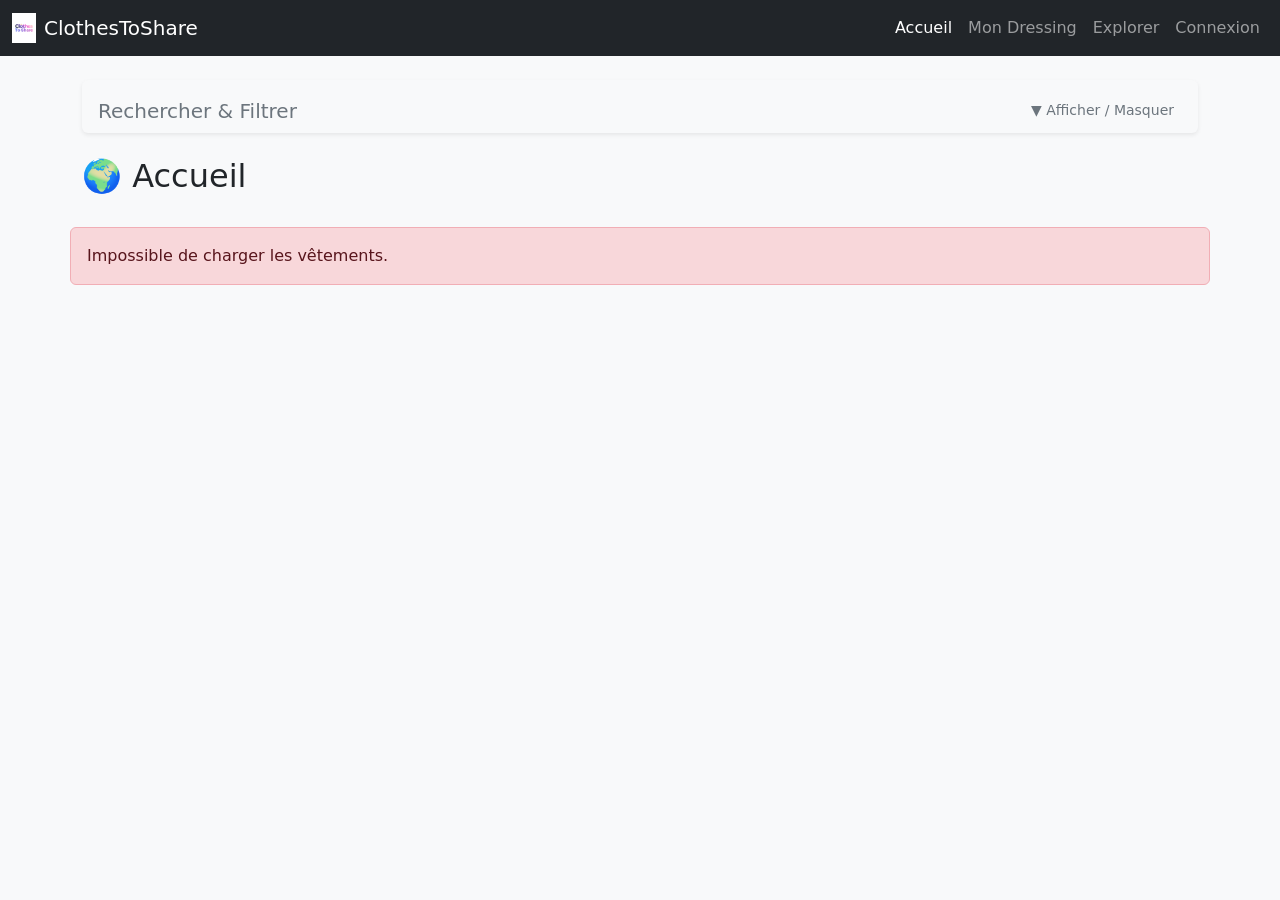
==== index.html @ fd9b589d "Ajustement photos et Modif et Supp" ====
<!DOCTYPE html>
<html lang="fr">
<head>
    <meta charset="UTF-8">
    <meta name="viewport" content="width=device-width, initial-scale=1.0">
    <title>ClothesToShare - Garde-robe partagée</title>
    <link href="https://cdn.jsdelivr.net/npm/bootstrap@5.3.2/dist/css/bootstrap.min.css" rel="stylesheet">
    <link rel="stylesheet" href="css/style.css">
</head>
<body class="bg-light">

    <nav class="navbar navbar-expand-lg navbar-dark bg-dark">
        <div class="container-fluid">
            <a class="navbar-brand d-flex align-items-center" href="index.html">
                <img src="assets/icons/ctos.png" style="height: 30px; margin-right: 8px;" alt="Logo">
                ClothesToShare
            </a>
            <button class="navbar-toggler" type="button" data-bs-toggle="collapse" data-bs-target="#navbarNav">
                <span class="navbar-toggler-icon"></span>
            </button>
            <div class="collapse navbar-collapse" id="navbarNav">
                <ul class="navbar-nav ms-auto align-items-center">
                    <li class="nav-item"><a class="nav-link active" href="#" id="nav-accueil">Accueil</a></li>
                    <li class="nav-item"><a class="nav-link" href="#" id="nav-dressing">Mon Dressing</a></li>
                    <li class="nav-item"><a class="nav-link" href="#" id="nav-arborescence">Explorer</a></li>

                    <!-- Affiché si NON connecté -->
                    <li class="nav-item" id="nav-login">
                        <a class="nav-link" href="login.html">Connexion</a>
                    </li>

                    <!-- Affiché si connecté -->
                    <li class="nav-item dropdown d-none" id="nav-profil">
                        <a class="nav-link dropdown-toggle d-flex align-items-center gap-2" href="#" role="button" data-bs-toggle="dropdown">
                            <div class="avatar" id="avatar-initiales"></div>
                            <span id="profil-nom"></span>
                        </a>
                        <ul class="dropdown-menu dropdown-menu-end">
                            <li><span class="dropdown-item-text text-muted small" id="profil-role"></span></li>
                            <li><hr class="dropdown-divider"></li>
                            <li id="lien-admin-demandes" class="d-none">
                                <a class="dropdown-item" href="#" id="btn-voir-demandes">
                                    📋 Demandes d'inscription
                                    <span class="badge-pending ms-1" id="badge-nb-demandes" style="display:none;"></span>
                                </a>
                            </li>
                            <li><a class="dropdown-item" href="#">Mon profil</a></li>
                            <li><a class="dropdown-item text-danger" href="#" id="btn-deconnexion">Se déconnecter</a></li>
                        </ul>
                    </li>

                </ul>
            </div>
        </div>
    </nav>

    <main class="container my-4" id="app-content">

        <!-- PANNEAU ADMIN -->
        <div id="panneau-admin" class="mb-4">
            <div class="d-flex justify-content-between align-items-center mb-3">
                <h4 class="mb-0" style="color:#ad1457;">Demandes d'inscription en attente</h4>
                <button class="btn btn-sm btn-outline-secondary" id="btn-fermer-admin">✖ Fermer</button>
            </div>
            <div id="liste-demandes">
                <p class="text-muted">Chargement...</p>
            </div>
        </div>

        <div class="card shadow-sm mb-4 border-0 bg-light" id="section-recherche">
            <div class="card-header bg-transparent border-0 d-flex justify-content-between align-items-center pt-3 pb-2" 
                data-bs-toggle="collapse" data-bs-target="#contenuRecherche" style="cursor: pointer;">
                <h5 class="card-title mb-0 text-secondary">Rechercher & Filtrer</h5>
                <button class="btn btn-sm btn-outline-secondary border-0">▼ Afficher / Masquer</button>
            </div>
            
            <div class="collapse" id="contenuRecherche">
                <div class="card-body pt-0">
                    <form id="form-recherche" class="row g-3 align-items-end">
                        <div class="col-12 col-md-4">
                            <label for="search-texte" class="form-label fw-bold small">Mot-clé (Général)</label>
                            <input type="text" class="form-control" id="search-texte" placeholder="Ex: Zara, L, Rouge...">
                        </div>
                        <div class="col-12 col-md-4">
                            <label for="search-categorie" class="form-label fw-bold small">Catégorie</label>
                            <select class="form-select" id="search-categorie">
                                <option value="">Toutes</option>
                                <option value="1">Hauts</option>
                                <option value="2">Bas</option>
                                <option value="3">Robes & Combinaisons</option>
                                <option value="4">Manteaux & Vestes</option>
                                <option value="5">Chaussures</option>
                                <option value="6">Accessoires</option>
                                <option value="7">Bijoux</option>
                                <option value="8">Sportwear</option>
                                <option value="9">Vêtements de nuit</option>
                                <option value="10">Sous-vêtements</option>
                            </select>
                        </div>
                        <div class="col-12 col-md-4">
                            <label for="search-etat" class="form-label fw-bold small">Statut</label>
                            <select class="form-select" id="search-etat">
                                <option value="">Tous</option>
                                <option value="Disponible">Disponible</option>
                                <option value="En prêt">En prêt</option>
                                <option value="Au lavage">Au lavage</option>
                            </select>
                        </div>

                        <div class="col-6 col-md-2">
                            <label for="search-taille" class="form-label fw-bold small">Taille</label>
                            <input type="text" class="form-control" id="search-taille" placeholder="Ex: M, 38">
                        </div>
                        <div class="col-6 col-md-2">
                            <label for="search-genre" class="form-label fw-bold small">Genre</label>
                            <select class="form-select" id="search-genre">
                                <option value="">Tous</option>
                                <option value="mixte">Mixte</option>
                                <option value="homme">Homme</option>
                                <option value="femme">Femme</option>
                            </select>
                        </div>
                        <div class="col-12 col-md-2">
                            <label for="search-type" class="form-label fw-bold small">Type</label>
                            <input type="text" class="form-control" id="search-type" placeholder="Ex: Haut">
                        </div>
                        <div class="col-12 col-md-2">
                            <label for="search-marque" class="form-label fw-bold small">Marque</label>
                            <input type="text" class="form-control" id="search-marque" placeholder="Ex: Nike">
                        </div>
                        <div class="col-12 col-md-4">
                            <label class="form-label fw-bold small mb-1">Couleurs</label>
                            <div class="d-flex flex-wrap gap-2 border rounded p-2 bg-white" style="max-height: 80px; overflow-y: auto;">
                                <div class="form-check form-check-inline me-2 mb-0">
                                    <input class="form-check-input couleur-checkbox" type="checkbox" value="Noir" id="c-noir">
                                    <label class="form-check-label small" for="c-noir">Noir</label>
                                </div>
                                <div class="form-check form-check-inline me-2 mb-0">
                                    <input class="form-check-input couleur-checkbox" type="checkbox" value="Blanc" id="c-blanc">
                                    <label class="form-check-label small" for="c-blanc">Blanc</label>
                                </div>
                                <div class="form-check form-check-inline me-2 mb-0">
                                    <input class="form-check-input couleur-checkbox" type="checkbox" value="Rouge" id="c-rouge">
                                    <label class="form-check-label small" for="c-rouge">Rouge</label>
                                </div>
                                <div class="form-check form-check-inline me-2 mb-0">
                                    <input class="form-check-input couleur-checkbox" type="checkbox" value="Bleu" id="c-bleu">
                                    <label class="form-check-label small" for="c-bleu">Bleu</label>
                                </div>
                                <div class="form-check form-check-inline me-2 mb-0">
                                    <input class="form-check-input couleur-checkbox" type="checkbox" value="Rose" id="c-rose">
                                    <label class="form-check-label small" for="c-rose">Rose</label>
                                </div>
                                <div class="form-check form-check-inline me-2 mb-0">
                                    <input class="form-check-input couleur-checkbox" type="checkbox" value="Marron" id="c-marron">
                                    <label class="form-check-label small" for="c-marron">Marron</label>
                                </div>
                                <div class="form-check form-check-inline me-2 mb-0">
                                    <input class="form-check-input couleur-checkbox" type="checkbox" value="Vert" id="c-vert">
                                    <label class="form-check-label small" for="c-vert">Vert</label>
                                </div>
                                <div class="form-check form-check-inline me-2 mb-0">
                                    <input class="form-check-input couleur-checkbox" type="checkbox" value="Jaune" id="c-jaune">
                                    <label class="form-check-label small" for="c-jaune">Jaune</label>
                                </div>
                            </div>
                        </div>

                        <div class="col-12 d-flex gap-2 justify-content-end mt-3">
                            <button type="submit" class="btn btn-primary">Filtrer</button>
                            <button type="button" class="btn btn-outline-secondary" id="btn-reset-recherche">✖ Réinitialiser</button>
                        </div>
                    </form>
                </div>
            </div>
        </div>

        <div id="section-dressing">
            <div class="d-flex justify-content-between align-items-center mb-4">
                <h2 id="titre-section-vetements">Accueil</h2>
                
                <button class="btn btn-primary" id="btn-afficher-ajout">+ Ajouter</button>
            </div>
            <div class="row g-4" id="liste-vetements"></div>
        </div>

        <div id="section-arborescence" style="display: none;">
            <div class="d-flex justify-content-between align-items-center mb-4">
                <h2 id="titre-arborescence">Explorer par Locaux</h2>
                <button class="btn btn-outline-secondary d-none" id="btn-retour-arborescence">⬅ Retour</button>
            </div>
            
            <div id="conteneur-bulles" class="d-flex gap-4 flex-wrap justify-content-center">
                </div>
        </div>

        <div id="section-formulaire" style="display: none;">
            <div class="card shadow-sm border-0 mb-4">
                <div class="card-header bg-dark text-white d-flex justify-content-between align-items-center">
                    <h3 class="card-title h5 mb-0" id="form-titre">Ajouter un vêtement</h3>
                    <button type="button" class="btn-close btn-close-white" id="btn-fermer-form"></button>
                </div>
                <div class="card-body">
                    <form id="form-vetement">
                        <input type="hidden" id="idproprietaire" value="1">
                        <input type="hidden" id="idniveau" value="1">
                        <input type="hidden" id="edit-idvetement" value="">

                        <div class="mb-3">
                            <label class="form-label fw-bold">Photo *</label>
                            <input type="file" class="form-control" id="photo" accept="image/*" required>
                            <small class="text-muted d-none" id="aide-photo">Laisse vide pour conserver l'image actuelle.</small>
                        </div>

                        <div class="row">
                            <div class="col-12 col-md-6 mb-3">
                                <label class="form-label fw-bold">Nom du vêtement *</label>
                                <input type="text" class="form-control" id="nom" required>
                            </div>
                            <div class="col-12 col-md-6 mb-3">
                                <label class="form-label fw-bold">Marque</label>
                                <input type="text" class="form-control" id="marque">
                            </div>
                        </div>
                        
                        <div class="row">
                            <div class="col-4 mb-3">
                                <label class="form-label fw-bold">Taille</label>
                                <input type="text" class="form-control" id="taille" required>
                            </div>
                            <div class="col-4 mb-3">
                                <label class="form-label fw-bold">Couleur</label>
                                <input type="text" class="form-control" id="couleur" required>
                            </div>
                            <div class="col-4 mb-3">
                                <label class="form-label fw-bold">Genre</label>
                                <select class="form-select" id="genre">
                                    <option value="mixte">Mixte</option>
                                    <option value="homme">Homme</option>
                                    <option value="femme">Femme</option>
                                </select>
                            </div>
                        </div>

                        <div class="row">
                            <div class="col-6 mb-3">
                                <label class="form-label fw-bold">Type * (ex: Haut, Pantalon)</label>
                                <input type="text" class="form-control" id="type" required>
                            </div>
                            <div class="col-6 mb-3">
                                <label class="form-label fw-bold">Catégorie *</label>
                                <select class="form-select" id="idcategorie" required>
                                    <option value="1">Sportwear</option>
                                    <option value="2">Accessories</option>
                                    <option value="3">Nightwear</option>
                                </select>
                            </div>
                        </div>

                        <div class="mb-3">
                            <label class="form-label fw-bold">Photo *</label>
                            <input type="file" class="form-control" id="photo" accept="image/*" required>
                        </div>

                        <div class="mb-3">
                            <label class="form-label fw-bold">État *</label>
                            <select class="form-select" id="etat" required>
                                <option value="Disponible">Disponible</option>
                                <option value="En prêt">En prêt</option>
                                <option value="Au lavage">Au lavage</option>
                            </select>
                        </div>

                        <div id="section-pret-dynamique" class="bg-warning bg-opacity-10 p-3 rounded mb-3 border border-warning" style="display: none;">
                            <h6 class="fw-bold text-warning-emphasis">Détails du prêt en cours</h6>
                            <div class="mb-2">
                                <label class="form-label small">Prêté à qui ? *</label>
                                <select class="form-select" id="idemprunteur">
                                    <option value="">Sélectionner un utilisateur...</option>
                                </select>
                            </div>
                            <div class="mb-2">
                                <label class="form-label small">Date de fin prévue *</label>
                                <input type="date" class="form-control" id="datefinprevue">
                            </div>
                        </div>
                        
                        <div class="mb-4">
                            <label class="form-label fw-bold">Description</label>
                            <textarea class="form-control" id="description" rows="3" required></textarea>
                        </div>
                        
                        <div class="d-grid gap-2">
                            <button type="submit" class="btn btn-success btn-lg">Enregistrer</button>
                            <button type="button" class="btn btn-outline-danger" id="btn-annuler">Annuler</button>
                        </div>
                    </form>
                </div>
            </div>
        </div>

    </main>

    <div class="modal fade" id="modalModifier" tabindex="-1" aria-hidden="true">
        <div class="modal-dialog modal-lg">
            <div class="modal-content">
                <div class="modal-header bg-secondary text-white">
                    <h5 class="modal-title">✏️ Modifier le vêtement</h5>
                    <button type="button" class="btn-close btn-close-white" data-bs-dismiss="modal"></button>
                </div>
                <div class="modal-body">
                    <form id="form-modifier-vetement">
                        <input type="hidden" id="edit-idvetement-modal">
                        
                        <div class="row">
                            <div class="col-12 col-md-6 mb-3">
                                <label class="form-label fw-bold">Nom du vêtement *</label>
                                <input type="text" class="form-control" id="edit-nom" required>
                            </div>
                            <div class="col-12 col-md-6 mb-3">
                                <label class="form-label fw-bold">Marque</label>
                                <input type="text" class="form-control" id="edit-marque">
                            </div>
                        </div>
                        
                        <div class="row">
                            <div class="col-4 mb-3">
                                <label class="form-label fw-bold">Taille</label>
                                <input type="text" class="form-control" id="edit-taille" required>
                            </div>
                            <div class="col-4 mb-3">
                                <label class="form-label fw-bold">Couleur</label>
                                <input type="text" class="form-control" id="edit-couleur" required>
                            </div>
                            <div class="col-4 mb-3">
                                <label class="form-label fw-bold">Genre</label>
                                <select class="form-select" id="edit-genre">
                                    <option value="mixte">Mixte</option>
                                    <option value="homme">Homme</option>
                                    <option value="femme">Femme</option>
                                </select>
                            </div>
                        </div>

                        <div class="row">
                            <div class="col-6 mb-3">
                                <label class="form-label fw-bold">Type * (ex: Haut, Pantalon)</label>
                                <input type="text" class="form-control" id="edit-type" required>
                            </div>
                            <div class="col-6 mb-3">
                                <label class="form-label fw-bold">Catégorie *</label>
                                <select class="form-select" id="edit-idcategorie" required>
                                    <option value="1">Hauts</option>
                                    <option value="2">Bas</option>
                                    <option value="3">Robes & Combinaisons</option>
                                    <option value="4">Manteaux & Vestes</option>
                                    <option value="5">Chaussures</option>
                                    <option value="6">Accessoires</option>
                                    <option value="7">Bijoux</option>
                                    <option value="8">Sportwear</option>
                                    <option value="9">Vêtements de nuit</option>
                                    <option value="10">Sous-vêtements</option>
                                </select>
                            </div>
                        </div>

                        <input type="hidden" id="edit-etat">
                        <input type="hidden" id="edit-idniveau" value="1"> <div class="mb-3">
                            <label class="form-label fw-bold">Nouvelle Photo (Optionnel)</label>
                            <input type="file" class="form-control" id="edit-photo" accept="image/*">
                            <small class="text-muted">Laisse ce champ vide pour conserver l'image actuelle.</small>
                        </div>

                        <div class="mb-4">
                            <label class="form-label fw-bold">Description</label>
                            <textarea class="form-control" id="edit-description" rows="3" required></textarea>
                        </div>
                    </form>
                </div>
                <div class="modal-footer">
                    <button type="button" class="btn btn-outline-secondary" data-bs-dismiss="modal">Annuler</button>
                    <button type="button" class="btn btn-secondary" id="btn-sauvegarder-modif">Mettre à jour</button>
                </div>
            </div>
        </div>
    </div>
    
    <script src="https://cdn.jsdelivr.net/npm/bootstrap@5.3.2/dist/js/bootstrap.bundle.min.js"></script>
    <script>
        const userJson = sessionStorage.getItem('user');

        if (userJson) {
            const user = JSON.parse(userJson);

            document.getElementById('nav-login').classList.add('d-none');
            document.getElementById('nav-profil').classList.remove('d-none');

            const initiales = (user.prenom[0] + user.nom[0]).toUpperCase();
            document.getElementById('avatar-initiales').textContent = initiales;
            document.getElementById('profil-nom').textContent = user.prenom + ' ' + user.nom;
            document.getElementById('profil-role').textContent = user.role === 'admin' ? '⭐ Administrateur' : 'Utilisateur';

            if (user.role === 'admin') {
                document.getElementById('lien-admin-demandes').classList.remove('d-none');

                // Charger le badge avec le nombre de demandes
                fetch('backend/get/getpending_utilisateurs.php')
                    .then(r => r.json())
                    .then(data => {
                        if (data.length > 0) {
                            const badge = document.getElementById('badge-nb-demandes');
                            badge.textContent = data.length;
                            badge.style.display = 'inline';
                        }
                    })
                    .catch(() => {});
            }

            document.getElementById('btn-voir-demandes')?.addEventListener('click', function (e) {
                e.preventDefault();
                chargerDemandes();
                document.getElementById('panneau-admin').style.display = 'block';
                window.scrollTo({ top: 0, behavior: 'smooth' });
            });

            document.getElementById('btn-fermer-admin').addEventListener('click', function () {
                document.getElementById('panneau-admin').style.display = 'none';
            });

            document.getElementById('btn-deconnexion').addEventListener('click', function (e) {
                e.preventDefault();
                sessionStorage.removeItem('user');
                window.location.href = 'login.html';
            });
        }

        function chargerDemandes() {
            const liste = document.getElementById('liste-demandes');
            liste.innerHTML = '<p class="text-muted">Chargement...</p>';

            fetch('backend/get/getpending_utilisateurs.php')
                .then(r => r.json())
                .then(data => {
                    if (!data.length) {
                        liste.innerHTML = '<p class="text-muted fst-italic">Aucune demande en attente.</p>';
                        return;
                    }
                    liste.innerHTML = '';
                    data.forEach(u => {
                        const div = document.createElement('div');
                        div.className = 'carte-demande mb-3';
                        div.id = 'demande-' + u.idutilisateur;
                        div.innerHTML = `
                            <div class="info-user">
                                <strong>${u.prenom} ${u.nom}</strong>
                                <span>${u.email} · @${u.login}</span>
                                <span class="d-block">${u.adresse}</span>
                            </div>
                            <div class="d-flex gap-2">
                                <button class="btn-accepter" onclick="validerDemande(${u.idutilisateur}, 'accepter')">✔ Accepter</button>
                                <button class="btn-refuser"  onclick="validerDemande(${u.idutilisateur}, 'refuser')">✖ Refuser</button>
                            </div>
                        `;
                        liste.appendChild(div);
                    });
                })
                .catch(() => {
                    liste.innerHTML = '<p class="text-danger">Erreur lors du chargement des demandes.</p>';
                });
        }

        function validerDemande(id, action) {
            const user = JSON.parse(sessionStorage.getItem('user'));

            fetch('backend/valider_inscription.php', {
                method: 'POST',
                headers: { 'Content-Type': 'application/json' },
                body: JSON.stringify({ idutilisateur: id, action: action })
            })
            .then(r => r.json())
            .then(data => {
                if (data.status === 'success') {
                    const carte = document.getElementById('demande-' + id);
                    if (carte) {
                        // Remplacer la carte par un message de confirmation
                        const actionLabel = action === 'accepter' ? '✔ Accepté' : '✖ Refusé';
                        const couleur = action === 'accepter' ? '#0a5c36' : '#ad1457';
                        carte.innerHTML = `
                            <div class="info-user">
                                <span style="color:${couleur}; font-weight:500;">${actionLabel} par ${user.prenom} ${user.nom}</span>
                            </div>
                        `;
                        // Faire disparaître après 2 secondes
                        setTimeout(() => {
                            carte.remove();
                            const liste = document.getElementById('liste-demandes');
                            if (!liste.children.length) {
                                liste.innerHTML = '<p class="text-muted fst-italic">Aucune demande en attente.</p>';
                                document.getElementById('badge-nb-demandes').style.display = 'none';
                            }
                        }, 2000);
                    }
                }
            })
            .catch(() => alert('Erreur lors de la validation.'));
        }
    </script>
    <script src="frontend/js/api.js"></script>
    <script src="frontend/js/ui.js"></script>
    <script src="frontend/js/vetements.js"></script>
    <script src="frontend/js/arborescence.js"></script>

    <script src="frontend/js/auth.js"></script>
    <script src="frontend/js/main.js"></script>
</body>
</html>
---- css/style.css ----
/* ==========================================
   ANIMATIONS DES CARTES VÊTEMENTS
========================================== */

/* 1. Configuration de base de la carte */
#liste-vetements .card {
    transition: transform 0.3s ease, box-shadow 0.3s ease;
    overflow: hidden; /* Très important : empêche l'image de déborder quand elle va zoomer */
    border-radius: 12px; /* Coins un peu plus arrondis pour la douceur */
}

/* 2. Ce qui se passe quand on passe la souris sur la carte */
#liste-vetements .card:hover {
    transform: translateY(-6px); /* Fait "flotter" la carte vers le haut */
    box-shadow: 0 12px 24px rgba(233, 30, 140, 0.15) !important; /* Ajoute une belle ombre teintée de rose */
}

/* 3. Configuration de l'image dans la carte */
#liste-vetements .card .card-img-top {
    transition: transform 0.4s ease; /* Animation fluide pour le zoom */
}

/* 4. L'image zoome quand on survole la carte entière */
#liste-vetements .card:hover .card-img-top {
    transform: scale(1.08); /* Agrandit l'image de 8% */
}


.avatar {
    width: 34px;
    height: 34px;
    border-radius: 50%;
    background: #e91e8c;
    color: white;
    font-weight: 500;
    font-size: 14px;
    display: flex;
    align-items: center;
    justify-content: center;
}
#panneau-admin { display: none; }
.carte-demande {
    background: #fff0f5;
    border: 1px solid #f48fb1;
    border-radius: 14px;
    padding: 1rem 1.25rem;
    display: flex;
    justify-content: space-between;
    align-items: center;
    gap: 1rem;
    flex-wrap: wrap;
}
.carte-demande .info-user { flex: 1; }
.carte-demande .info-user strong { display: block; color: #ad1457; }
.carte-demande .info-user span  { font-size: 13px; color: #c2185b; }
.btn-accepter {
    background: #e91e8c;
    border: none;
    border-radius: 10px;
    color: white;
    padding: 6px 14px;
    font-size: 13px;
    cursor: pointer;
}
.btn-accepter:hover { background: #c2185b; }
.btn-refuser {
    background: white;
    border: 1px solid #f48fb1;
    border-radius: 10px;
    color: #ad1457;
    padding: 6px 14px;
    font-size: 13px;
    cursor: pointer;
}
.btn-refuser:hover { background: #fce4ec; }
.badge-pending {
    background: #fce4ec;
    color: #ad1457;
    border: 1px solid #f48fb1;
    border-radius: 20px;
    font-size: 12px;
    padding: 2px 10px;
}
/* Style des bulles d'arborescence */
.bulle {
    width: 160px;
    height: 160px;
    border-radius: 50%;
    background-color: #e9ecef;
    background-size: cover;
    background-position: center;
    display: flex;
    align-items: center;
    justify-content: center;
    cursor: pointer;
    transition: transform 0.3s ease, box-shadow 0.3s ease;
    position: relative;
    overflow: hidden;
    border: 3px solid white;
    box-shadow: 0 4px 10px rgba(0,0,0,0.1);
}

/* Le filtre sombre sur l'image */
.bulle::before {
    content: '';
    position: absolute;
    inset: 0;
    background: rgba(0, 0, 0, 0.4);
    transition: background 0.3s ease;
}

.bulle:hover {
    transform: scale(1.08);
    box-shadow: 0 8px 20px rgba(233, 30, 140, 0.4); /* Ombre rose au survol */
}

.bulle:hover::before {
    background: rgba(0, 0, 0, 0.2); /* S'éclaircit au survol */
}

/* Le texte au centre de la bulle */
.bulle-texte {
    position: relative;
    z-index: 1;
    color: white;
    font-weight: bold;
    font-size: 1.2rem;
    text-align: center;
    text-shadow: 1px 1px 4px rgba(0,0,0,0.8);
    padding: 0 10px;
}
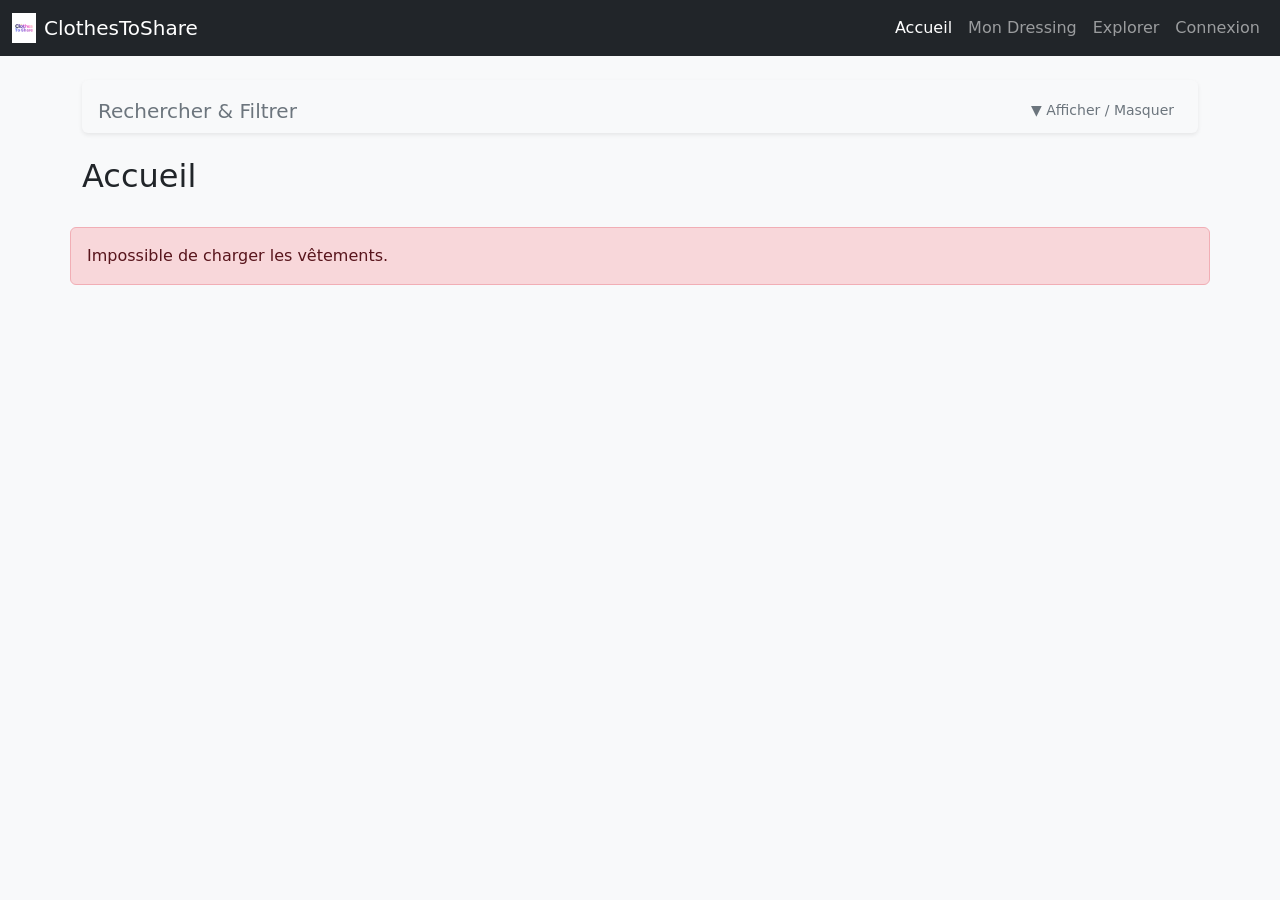
==== commit e9d33ae8: "Crud terminer" ====
--- a/index.html
+++ b/index.html
@@ -16,7 +16,7 @@
                 ClothesToShare
             </a>
             <button class="navbar-toggler" type="button" data-bs-toggle="collapse" data-bs-target="#navbarNav">
-                <span class="navbar-toggler-icon"></span>
+                
             </button>
             <div class="collapse navbar-collapse" id="navbarNav">
                 <ul class="navbar-nav ms-auto align-items-center">
@@ -40,7 +40,7 @@
                             <li><hr class="dropdown-divider"></li>
                             <li id="lien-admin-demandes" class="d-none">
                                 <a class="dropdown-item" href="#" id="btn-voir-demandes">
-                                    📋 Demandes d'inscription
+                                    Demandes d'inscription
                                     <span class="badge-pending ms-1" id="badge-nb-demandes" style="display:none;"></span>
                                 </a>
                             </li>
@@ -60,7 +60,7 @@
         <div id="panneau-admin" class="mb-4">
             <div class="d-flex justify-content-between align-items-center mb-3">
                 <h4 class="mb-0" style="color:#ad1457;">Demandes d'inscription en attente</h4>
-                <button class="btn btn-sm btn-outline-secondary" id="btn-fermer-admin">✖ Fermer</button>
+                <button class="btn btn-sm btn-outline-secondary" id="btn-fermer-admin">Fermer</button>
             </div>
             <div id="liste-demandes">
                 <p class="text-muted">Chargement...</p>
@@ -95,6 +95,7 @@
                                 <option value="8">Sportwear</option>
                                 <option value="9">Vêtements de nuit</option>
                                 <option value="10">Sous-vêtements</option>
+                                <option value="11">Autre</option>
                             </select>
                         </div>
                         <div class="col-12 col-md-4">
@@ -250,9 +251,17 @@
                             <div class="col-6 mb-3">
                                 <label class="form-label fw-bold">Catégorie *</label>
                                 <select class="form-select" id="idcategorie" required>
-                                    <option value="1">Sportwear</option>
-                                    <option value="2">Accessories</option>
-                                    <option value="3">Nightwear</option>
+                                    <option value="1">Hauts</option>
+                                    <option value="2">Bas</option>
+                                    <option value="3">Robes & Combinaisons</option>
+                                    <option value="4">Manteaux & Vestes</option>
+                                    <option value="5">Chaussures</option>
+                                    <option value="6">Accessoires</option>
+                                    <option value="7">Bijoux</option>
+                                    <option value="8">Vêtements de sport</option>
+                                    <option value="9">Vêtements de nuit</option>
+                                    <option value="10">Sous-vêtements</option>
+                                    <option value="11">Autre</option>
                                 </select>
                             </div>
                         </div>
@@ -305,7 +314,7 @@
         <div class="modal-dialog modal-lg">
             <div class="modal-content">
                 <div class="modal-header bg-secondary text-white">
-                    <h5 class="modal-title">✏️ Modifier le vêtement</h5>
+                    <h5 class="modal-title">Modifier le vêtement</h5>
                     <button type="button" class="btn-close btn-close-white" data-bs-dismiss="modal"></button>
                 </div>
                 <div class="modal-body">
@@ -384,132 +393,58 @@
             </div>
         </div>
     </div>
+
+    <div class="modal fade" id="modalDetailsVetement" tabindex="-1" aria-hidden="true">
+        <div class="modal-dialog modal-lg">
+            <div class="modal-content border-0 shadow-lg">
+                <div class="modal-header border-0 pb-0">
+                    <h4 class="modal-title fw-bold text-secondary" id="detail-nom">Nom du vêtement</h4>
+                    <button type="button" class="btn-close" data-bs-dismiss="modal"></button>
+                </div>
+                <div class="modal-body">
+                    <div class="row">
+                        <div class="col-md-6 mb-3">
+                            <img src="" id="detail-photo" class="img-fluid rounded shadow-sm p-3 bg-light" style="width: 100%; object-fit: contain; height: 350px;">
+                        </div>
+                        
+                        <div class="col-md-6">
+                            <span class="badge bg-secondary mb-3 fs-6" id="detail-etat">Etat</span>
+                            
+                            <div class="bg-light p-3 rounded mb-3">
+                                <p class="mb-1"><strong>Marque :</strong> <span id="detail-marque"></span></p>
+                                <p class="mb-1"><strong>Taille :</strong> <span id="detail-taille"></span></p>
+                                <p class="mb-1"><strong>Couleur :</strong> <span id="detail-couleur"></span></p>
+                                <p class="mb-1"><strong>Genre :</strong> <span id="detail-genre" class="text-capitalize"></span></p>
+                                <p class="mb-1"><strong>Type :</strong> <span id="detail-type"></span></p>
+                            </div>
+
+                            <h6 class="fw-bold">Description</h6>
+                            <p id="detail-description" class="text-muted small"></p>
+                        </div>
+                    </div>
+                    
+                    <div id="zone-emprunt" class="mt-3 p-3 bg-primary bg-opacity-10 rounded border border-primary d-none">
+                        <h6 class="fw-bold text-primary mb-3">👋 Tu veux l'emprunter ?</h6>
+                        <div class="row align-items-end">
+                            <div class="col-md-8 mb-2 mb-md-0">
+                                <label class="form-label small fw-bold text-primary">Jusqu'à quand en as-tu besoin ? *</label>
+                                <input type="date" class="form-control border-primary" id="emprunt-date-fin">
+                            </div>
+                            <div class="col-md-4">
+                                <button class="btn btn-primary w-100 fw-bold" id="btn-confirmer-emprunt">Confirmer</button>
+                            </div>
+                        </div>
+                    </div>
+                </div>
+            </div>
+        </div>
+    </div>
     
     <script src="https://cdn.jsdelivr.net/npm/bootstrap@5.3.2/dist/js/bootstrap.bundle.min.js"></script>
-    <script>
-        const userJson = sessionStorage.getItem('user');
-
-        if (userJson) {
-            const user = JSON.parse(userJson);
-
-            document.getElementById('nav-login').classList.add('d-none');
-            document.getElementById('nav-profil').classList.remove('d-none');
-
-            const initiales = (user.prenom[0] + user.nom[0]).toUpperCase();
-            document.getElementById('avatar-initiales').textContent = initiales;
-            document.getElementById('profil-nom').textContent = user.prenom + ' ' + user.nom;
-            document.getElementById('profil-role').textContent = user.role === 'admin' ? '⭐ Administrateur' : 'Utilisateur';
-
-            if (user.role === 'admin') {
-                document.getElementById('lien-admin-demandes').classList.remove('d-none');
-
-                // Charger le badge avec le nombre de demandes
-                fetch('backend/get/getpending_utilisateurs.php')
-                    .then(r => r.json())
-                    .then(data => {
-                        if (data.length > 0) {
-                            const badge = document.getElementById('badge-nb-demandes');
-                            badge.textContent = data.length;
-                            badge.style.display = 'inline';
-                        }
-                    })
-                    .catch(() => {});
-            }
-
-            document.getElementById('btn-voir-demandes')?.addEventListener('click', function (e) {
-                e.preventDefault();
-                chargerDemandes();
-                document.getElementById('panneau-admin').style.display = 'block';
-                window.scrollTo({ top: 0, behavior: 'smooth' });
-            });
-
-            document.getElementById('btn-fermer-admin').addEventListener('click', function () {
-                document.getElementById('panneau-admin').style.display = 'none';
-            });
-
-            document.getElementById('btn-deconnexion').addEventListener('click', function (e) {
-                e.preventDefault();
-                sessionStorage.removeItem('user');
-                window.location.href = 'login.html';
-            });
-        }
-
-        function chargerDemandes() {
-            const liste = document.getElementById('liste-demandes');
-            liste.innerHTML = '<p class="text-muted">Chargement...</p>';
-
-            fetch('backend/get/getpending_utilisateurs.php')
-                .then(r => r.json())
-                .then(data => {
-                    if (!data.length) {
-                        liste.innerHTML = '<p class="text-muted fst-italic">Aucune demande en attente.</p>';
-                        return;
-                    }
-                    liste.innerHTML = '';
-                    data.forEach(u => {
-                        const div = document.createElement('div');
-                        div.className = 'carte-demande mb-3';
-                        div.id = 'demande-' + u.idutilisateur;
-                        div.innerHTML = `
-                            <div class="info-user">
-                                <strong>${u.prenom} ${u.nom}</strong>
-                                <span>${u.email} · @${u.login}</span>
-                                <span class="d-block">${u.adresse}</span>
-                            </div>
-                            <div class="d-flex gap-2">
-                                <button class="btn-accepter" onclick="validerDemande(${u.idutilisateur}, 'accepter')">✔ Accepter</button>
-                                <button class="btn-refuser"  onclick="validerDemande(${u.idutilisateur}, 'refuser')">✖ Refuser</button>
-                            </div>
-                        `;
-                        liste.appendChild(div);
-                    });
-                })
-                .catch(() => {
-                    liste.innerHTML = '<p class="text-danger">Erreur lors du chargement des demandes.</p>';
-                });
-        }
-
-        function validerDemande(id, action) {
-            const user = JSON.parse(sessionStorage.getItem('user'));
-
-            fetch('backend/valider_inscription.php', {
-                method: 'POST',
-                headers: { 'Content-Type': 'application/json' },
-                body: JSON.stringify({ idutilisateur: id, action: action })
-            })
-            .then(r => r.json())
-            .then(data => {
-                if (data.status === 'success') {
-                    const carte = document.getElementById('demande-' + id);
-                    if (carte) {
-                        // Remplacer la carte par un message de confirmation
-                        const actionLabel = action === 'accepter' ? '✔ Accepté' : '✖ Refusé';
-                        const couleur = action === 'accepter' ? '#0a5c36' : '#ad1457';
-                        carte.innerHTML = `
-                            <div class="info-user">
-                                <span style="color:${couleur}; font-weight:500;">${actionLabel} par ${user.prenom} ${user.nom}</span>
-                            </div>
-                        `;
-                        // Faire disparaître après 2 secondes
-                        setTimeout(() => {
-                            carte.remove();
-                            const liste = document.getElementById('liste-demandes');
-                            if (!liste.children.length) {
-                                liste.innerHTML = '<p class="text-muted fst-italic">Aucune demande en attente.</p>';
-                                document.getElementById('badge-nb-demandes').style.display = 'none';
-                            }
-                        }, 2000);
-                    }
-                }
-            })
-            .catch(() => alert('Erreur lors de la validation.'));
-        }
-    </script>
     <script src="frontend/js/api.js"></script>
     <script src="frontend/js/ui.js"></script>
     <script src="frontend/js/vetements.js"></script>
     <script src="frontend/js/arborescence.js"></script>
-
     <script src="frontend/js/auth.js"></script>
     <script src="frontend/js/main.js"></script>
 </body>
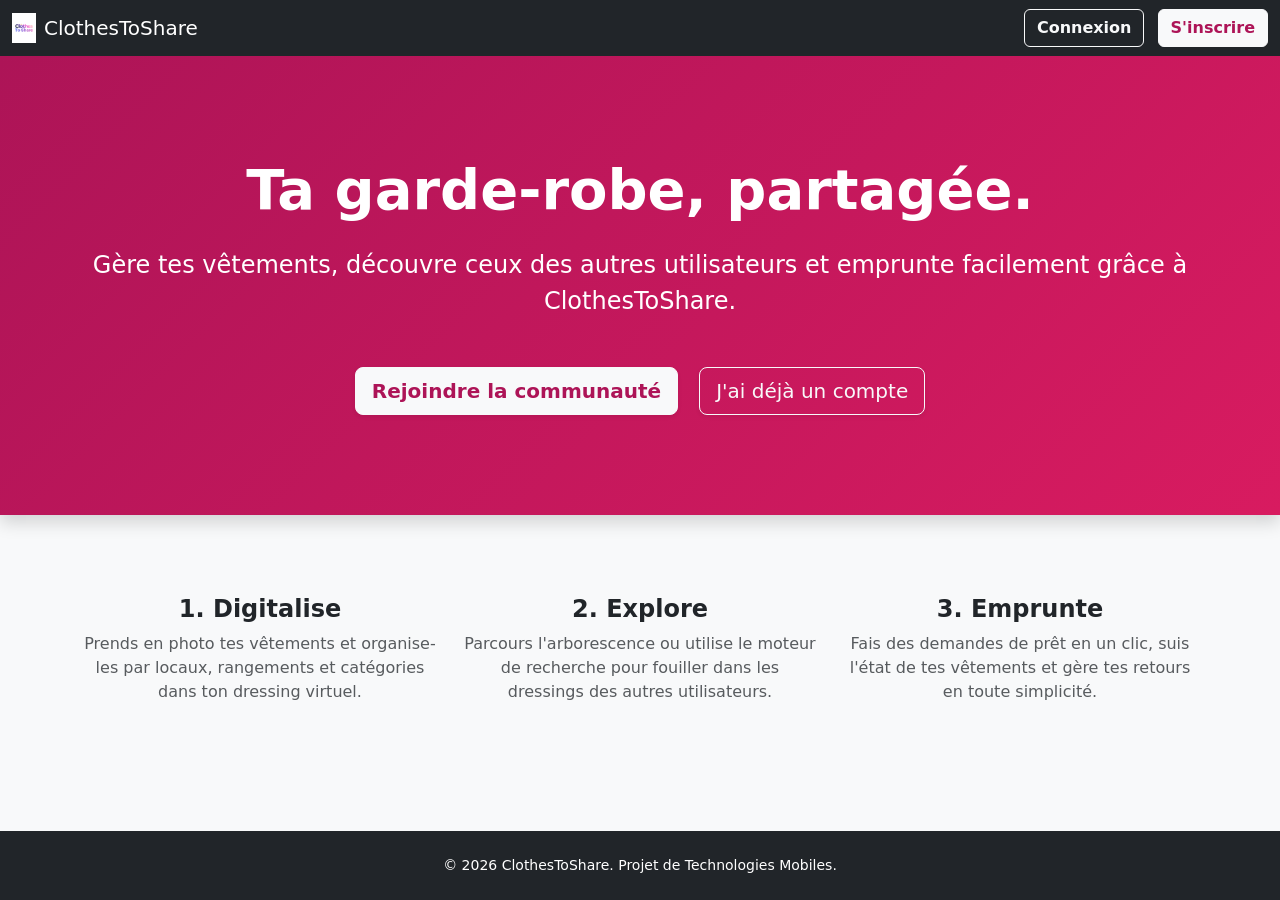
==== commit 7c9882ac: "Sepa Acceuil, dressing etc Page acceuil, Navbar etc." ====
--- a/index.html
+++ b/index.html
@@ -3,11 +3,30 @@
 <head>
     <meta charset="UTF-8">
     <meta name="viewport" content="width=device-width, initial-scale=1.0">
-    <title>ClothesToShare - Garde-robe partagée</title>
+    <title>Bienvenue sur ClothesToShare</title>
     <link href="https://cdn.jsdelivr.net/npm/bootstrap@5.3.2/dist/css/bootstrap.min.css" rel="stylesheet">
     <link rel="stylesheet" href="css/style.css">
+    <style>
+        /* Style spécifique pour la bannière de la landing page */
+        .hero-section {
+            background: linear-gradient(135deg, #ad1457 0%, #d81b60 100%);
+            color: white;
+            padding: 100px 0;
+            margin-bottom: 2rem;
+        }
+        .feature-icon {
+            font-size: 3.5rem;
+            margin-bottom: 15px;
+        }
+    </style>
+    <script>
+        // Si l'utilisateur est déjà connecté, on le redirige automatiquement vers l'application
+        if (sessionStorage.getItem('user')) {
+            window.location.href = 'dressing.html';
+        }
+    </script>
 </head>
-<body class="bg-light">
+<body class="bg-light d-flex flex-column min-vh-100">
 
     <nav class="navbar navbar-expand-lg navbar-dark bg-dark">
         <div class="container-fluid">
@@ -15,437 +34,45 @@
                 <img src="assets/icons/ctos.png" style="height: 30px; margin-right: 8px;" alt="Logo">
                 ClothesToShare
             </a>
-            <button class="navbar-toggler" type="button" data-bs-toggle="collapse" data-bs-target="#navbarNav">
-                
-            </button>
-            <div class="collapse navbar-collapse" id="navbarNav">
-                <ul class="navbar-nav ms-auto align-items-center">
-                    <li class="nav-item"><a class="nav-link active" href="#" id="nav-accueil">Accueil</a></li>
-                    <li class="nav-item"><a class="nav-link" href="#" id="nav-dressing">Mon Dressing</a></li>
-                    <li class="nav-item"><a class="nav-link" href="#" id="nav-arborescence">Explorer</a></li>
-
-                    <!-- Affiché si NON connecté -->
-                    <li class="nav-item" id="nav-login">
-                        <a class="nav-link" href="login.html">Connexion</a>
-                    </li>
-
-                    <!-- Affiché si connecté -->
-                    <li class="nav-item dropdown d-none" id="nav-profil">
-                        <a class="nav-link dropdown-toggle d-flex align-items-center gap-2" href="#" role="button" data-bs-toggle="dropdown">
-                            <div class="avatar" id="avatar-initiales"></div>
-                            <span id="profil-nom"></span>
-                        </a>
-                        <ul class="dropdown-menu dropdown-menu-end">
-                            <li><span class="dropdown-item-text text-muted small" id="profil-role"></span></li>
-                            <li><hr class="dropdown-divider"></li>
-                            <li id="lien-admin-demandes" class="d-none">
-                                <a class="dropdown-item" href="#" id="btn-voir-demandes">
-                                    Demandes d'inscription
-                                    <span class="badge-pending ms-1" id="badge-nb-demandes" style="display:none;"></span>
-                                </a>
-                            </li>
-                            <li><a class="dropdown-item" href="#">Mon profil</a></li>
-                            <li><a class="dropdown-item text-danger" href="#" id="btn-deconnexion">Se déconnecter</a></li>
-                        </ul>
-                    </li>
-
-                </ul>
+            <div class="ms-auto">
+                <a href="login.html" class="btn btn-outline-light me-2 fw-bold">Connexion</a>
+                <a href="inscription.html" class="btn btn-light fw-bold" style="color: #ad1457;">S'inscrire</a>
             </div>
         </div>
     </nav>
 
-    <main class="container my-4" id="app-content">
+    <section class="hero-section text-center shadow">
+        <div class="container">
+            <h1 class="display-4 fw-bold mb-4">Ta garde-robe, partagée.</h1>
+            <p class="lead mb-5 fs-4">Gère tes vêtements, découvre ceux des autres utilisateurs et emprunte facilement grâce à ClothesToShare.</p>
+            <a href="inscription.html" class="btn btn-light btn-lg fw-bold me-3 shadow-sm" style="color: #ad1457;">Rejoindre la communauté</a>
+            <a href="login.html" class="btn btn-outline-light btn-lg shadow-sm">J'ai déjà un compte</a>
+        </div>
+    </section>
 
-        <!-- PANNEAU ADMIN -->
-        <div id="panneau-admin" class="mb-4">
-            <div class="d-flex justify-content-between align-items-center mb-3">
-                <h4 class="mb-0" style="color:#ad1457;">Demandes d'inscription en attente</h4>
-                <button class="btn btn-sm btn-outline-secondary" id="btn-fermer-admin">Fermer</button>
+    <section class="container my-5 flex-grow-1">
+        <div class="row text-center g-4">
+            <div class="col-md-4">
+                <h3 class="h4 fw-bold">1. Digitalise</h3>
+                <p class="text-muted">Prends en photo tes vêtements et organise-les par locaux, rangements et catégories dans ton dressing virtuel.</p>
             </div>
-            <div id="liste-demandes">
-                <p class="text-muted">Chargement...</p>
+            <div class="col-md-4">
+                <h3 class="h4 fw-bold">2. Explore</h3>
+                <p class="text-muted">Parcours l'arborescence ou utilise le moteur de recherche pour fouiller dans les dressings des autres utilisateurs.</p>
+            </div>
+            <div class="col-md-4">
+                <h3 class="h4 fw-bold">3. Emprunte</h3>
+                <p class="text-muted">Fais des demandes de prêt en un clic, suis l'état de tes vêtements et gère tes retours en toute simplicité.</p>
             </div>
         </div>
+    </section>
 
-        <div class="card shadow-sm mb-4 border-0 bg-light" id="section-recherche">
-            <div class="card-header bg-transparent border-0 d-flex justify-content-between align-items-center pt-3 pb-2" 
-                data-bs-toggle="collapse" data-bs-target="#contenuRecherche" style="cursor: pointer;">
-                <h5 class="card-title mb-0 text-secondary">Rechercher & Filtrer</h5>
-                <button class="btn btn-sm btn-outline-secondary border-0">▼ Afficher / Masquer</button>
-            </div>
-            
-            <div class="collapse" id="contenuRecherche">
-                <div class="card-body pt-0">
-                    <form id="form-recherche" class="row g-3 align-items-end">
-                        <div class="col-12 col-md-4">
-                            <label for="search-texte" class="form-label fw-bold small">Mot-clé (Général)</label>
-                            <input type="text" class="form-control" id="search-texte" placeholder="Ex: Zara, L, Rouge...">
-                        </div>
-                        <div class="col-12 col-md-4">
-                            <label for="search-categorie" class="form-label fw-bold small">Catégorie</label>
-                            <select class="form-select" id="search-categorie">
-                                <option value="">Toutes</option>
-                                <option value="1">Hauts</option>
-                                <option value="2">Bas</option>
-                                <option value="3">Robes & Combinaisons</option>
-                                <option value="4">Manteaux & Vestes</option>
-                                <option value="5">Chaussures</option>
-                                <option value="6">Accessoires</option>
-                                <option value="7">Bijoux</option>
-                                <option value="8">Sportwear</option>
-                                <option value="9">Vêtements de nuit</option>
-                                <option value="10">Sous-vêtements</option>
-                                <option value="11">Autre</option>
-                            </select>
-                        </div>
-                        <div class="col-12 col-md-4">
-                            <label for="search-etat" class="form-label fw-bold small">Statut</label>
-                            <select class="form-select" id="search-etat">
-                                <option value="">Tous</option>
-                                <option value="Disponible">Disponible</option>
-                                <option value="En prêt">En prêt</option>
-                                <option value="Au lavage">Au lavage</option>
-                            </select>
-                        </div>
+    <footer class="bg-dark text-white text-center py-4 mt-auto">
+        <div class="container">
+            <p class="mb-0 small">© 2026 ClothesToShare. Projet de Technologies Mobiles.</p>
+        </div>
+    </footer>
 
-                        <div class="col-6 col-md-2">
-                            <label for="search-taille" class="form-label fw-bold small">Taille</label>
-                            <input type="text" class="form-control" id="search-taille" placeholder="Ex: M, 38">
-                        </div>
-                        <div class="col-6 col-md-2">
-                            <label for="search-genre" class="form-label fw-bold small">Genre</label>
-                            <select class="form-select" id="search-genre">
-                                <option value="">Tous</option>
-                                <option value="mixte">Mixte</option>
-                                <option value="homme">Homme</option>
-                                <option value="femme">Femme</option>
-                            </select>
-                        </div>
-                        <div class="col-12 col-md-2">
-                            <label for="search-type" class="form-label fw-bold small">Type</label>
-                            <input type="text" class="form-control" id="search-type" placeholder="Ex: Haut">
-                        </div>
-                        <div class="col-12 col-md-2">
-                            <label for="search-marque" class="form-label fw-bold small">Marque</label>
-                            <input type="text" class="form-control" id="search-marque" placeholder="Ex: Nike">
-                        </div>
-                        <div class="col-12 col-md-4">
-                            <label class="form-label fw-bold small mb-1">Couleurs</label>
-                            <div class="d-flex flex-wrap gap-2 border rounded p-2 bg-white" style="max-height: 80px; overflow-y: auto;">
-                                <div class="form-check form-check-inline me-2 mb-0">
-                                    <input class="form-check-input couleur-checkbox" type="checkbox" value="Noir" id="c-noir">
-                                    <label class="form-check-label small" for="c-noir">Noir</label>
-                                </div>
-                                <div class="form-check form-check-inline me-2 mb-0">
-                                    <input class="form-check-input couleur-checkbox" type="checkbox" value="Blanc" id="c-blanc">
-                                    <label class="form-check-label small" for="c-blanc">Blanc</label>
-                                </div>
-                                <div class="form-check form-check-inline me-2 mb-0">
-                                    <input class="form-check-input couleur-checkbox" type="checkbox" value="Rouge" id="c-rouge">
-                                    <label class="form-check-label small" for="c-rouge">Rouge</label>
-                                </div>
-                                <div class="form-check form-check-inline me-2 mb-0">
-                                    <input class="form-check-input couleur-checkbox" type="checkbox" value="Bleu" id="c-bleu">
-                                    <label class="form-check-label small" for="c-bleu">Bleu</label>
-                                </div>
-                                <div class="form-check form-check-inline me-2 mb-0">
-                                    <input class="form-check-input couleur-checkbox" type="checkbox" value="Rose" id="c-rose">
-                                    <label class="form-check-label small" for="c-rose">Rose</label>
-                                </div>
-                                <div class="form-check form-check-inline me-2 mb-0">
-                                    <input class="form-check-input couleur-checkbox" type="checkbox" value="Marron" id="c-marron">
-                                    <label class="form-check-label small" for="c-marron">Marron</label>
-                                </div>
-                                <div class="form-check form-check-inline me-2 mb-0">
-                                    <input class="form-check-input couleur-checkbox" type="checkbox" value="Vert" id="c-vert">
-                                    <label class="form-check-label small" for="c-vert">Vert</label>
-                                </div>
-                                <div class="form-check form-check-inline me-2 mb-0">
-                                    <input class="form-check-input couleur-checkbox" type="checkbox" value="Jaune" id="c-jaune">
-                                    <label class="form-check-label small" for="c-jaune">Jaune</label>
-                                </div>
-                            </div>
-                        </div>
-
-                        <div class="col-12 d-flex gap-2 justify-content-end mt-3">
-                            <button type="submit" class="btn btn-primary">Filtrer</button>
-                            <button type="button" class="btn btn-outline-secondary" id="btn-reset-recherche">✖ Réinitialiser</button>
-                        </div>
-                    </form>
-                </div>
-            </div>
-        </div>
-
-        <div id="section-dressing">
-            <div class="d-flex justify-content-between align-items-center mb-4">
-                <h2 id="titre-section-vetements">Accueil</h2>
-                
-                <button class="btn btn-primary" id="btn-afficher-ajout">+ Ajouter</button>
-            </div>
-            <div class="row g-4" id="liste-vetements"></div>
-        </div>
-
-        <div id="section-arborescence" style="display: none;">
-            <div class="d-flex justify-content-between align-items-center mb-4">
-                <h2 id="titre-arborescence">Explorer par Locaux</h2>
-                <button class="btn btn-outline-secondary d-none" id="btn-retour-arborescence">⬅ Retour</button>
-            </div>
-            
-            <div id="conteneur-bulles" class="d-flex gap-4 flex-wrap justify-content-center">
-                </div>
-        </div>
-
-        <div id="section-formulaire" style="display: none;">
-            <div class="card shadow-sm border-0 mb-4">
-                <div class="card-header bg-dark text-white d-flex justify-content-between align-items-center">
-                    <h3 class="card-title h5 mb-0" id="form-titre">Ajouter un vêtement</h3>
-                    <button type="button" class="btn-close btn-close-white" id="btn-fermer-form"></button>
-                </div>
-                <div class="card-body">
-                    <form id="form-vetement">
-                        <input type="hidden" id="idproprietaire" value="1">
-                        <input type="hidden" id="idniveau" value="1">
-                        <input type="hidden" id="edit-idvetement" value="">
-
-                        <div class="mb-3">
-                            <label class="form-label fw-bold">Photo *</label>
-                            <input type="file" class="form-control" id="photo" accept="image/*" required>
-                            <small class="text-muted d-none" id="aide-photo">Laisse vide pour conserver l'image actuelle.</small>
-                        </div>
-
-                        <div class="row">
-                            <div class="col-12 col-md-6 mb-3">
-                                <label class="form-label fw-bold">Nom du vêtement *</label>
-                                <input type="text" class="form-control" id="nom" required>
-                            </div>
-                            <div class="col-12 col-md-6 mb-3">
-                                <label class="form-label fw-bold">Marque</label>
-                                <input type="text" class="form-control" id="marque">
-                            </div>
-                        </div>
-                        
-                        <div class="row">
-                            <div class="col-4 mb-3">
-                                <label class="form-label fw-bold">Taille</label>
-                                <input type="text" class="form-control" id="taille" required>
-                            </div>
-                            <div class="col-4 mb-3">
-                                <label class="form-label fw-bold">Couleur</label>
-                                <input type="text" class="form-control" id="couleur" required>
-                            </div>
-                            <div class="col-4 mb-3">
-                                <label class="form-label fw-bold">Genre</label>
-                                <select class="form-select" id="genre">
-                                    <option value="mixte">Mixte</option>
-                                    <option value="homme">Homme</option>
-                                    <option value="femme">Femme</option>
-                                </select>
-                            </div>
-                        </div>
-
-                        <div class="row">
-                            <div class="col-6 mb-3">
-                                <label class="form-label fw-bold">Type * (ex: Haut, Pantalon)</label>
-                                <input type="text" class="form-control" id="type" required>
-                            </div>
-                            <div class="col-6 mb-3">
-                                <label class="form-label fw-bold">Catégorie *</label>
-                                <select class="form-select" id="idcategorie" required>
-                                    <option value="1">Hauts</option>
-                                    <option value="2">Bas</option>
-                                    <option value="3">Robes & Combinaisons</option>
-                                    <option value="4">Manteaux & Vestes</option>
-                                    <option value="5">Chaussures</option>
-                                    <option value="6">Accessoires</option>
-                                    <option value="7">Bijoux</option>
-                                    <option value="8">Vêtements de sport</option>
-                                    <option value="9">Vêtements de nuit</option>
-                                    <option value="10">Sous-vêtements</option>
-                                    <option value="11">Autre</option>
-                                </select>
-                            </div>
-                        </div>
-
-                        <div class="mb-3">
-                            <label class="form-label fw-bold">Photo *</label>
-                            <input type="file" class="form-control" id="photo" accept="image/*" required>
-                        </div>
-
-                        <div class="mb-3">
-                            <label class="form-label fw-bold">État *</label>
-                            <select class="form-select" id="etat" required>
-                                <option value="Disponible">Disponible</option>
-                                <option value="En prêt">En prêt</option>
-                                <option value="Au lavage">Au lavage</option>
-                            </select>
-                        </div>
-
-                        <div id="section-pret-dynamique" class="bg-warning bg-opacity-10 p-3 rounded mb-3 border border-warning" style="display: none;">
-                            <h6 class="fw-bold text-warning-emphasis">Détails du prêt en cours</h6>
-                            <div class="mb-2">
-                                <label class="form-label small">Prêté à qui ? *</label>
-                                <select class="form-select" id="idemprunteur">
-                                    <option value="">Sélectionner un utilisateur...</option>
-                                </select>
-                            </div>
-                            <div class="mb-2">
-                                <label class="form-label small">Date de fin prévue *</label>
-                                <input type="date" class="form-control" id="datefinprevue">
-                            </div>
-                        </div>
-                        
-                        <div class="mb-4">
-                            <label class="form-label fw-bold">Description</label>
-                            <textarea class="form-control" id="description" rows="3" required></textarea>
-                        </div>
-                        
-                        <div class="d-grid gap-2">
-                            <button type="submit" class="btn btn-success btn-lg">Enregistrer</button>
-                            <button type="button" class="btn btn-outline-danger" id="btn-annuler">Annuler</button>
-                        </div>
-                    </form>
-                </div>
-            </div>
-        </div>
-
-    </main>
-
-    <div class="modal fade" id="modalModifier" tabindex="-1" aria-hidden="true">
-        <div class="modal-dialog modal-lg">
-            <div class="modal-content">
-                <div class="modal-header bg-secondary text-white">
-                    <h5 class="modal-title">Modifier le vêtement</h5>
-                    <button type="button" class="btn-close btn-close-white" data-bs-dismiss="modal"></button>
-                </div>
-                <div class="modal-body">
-                    <form id="form-modifier-vetement">
-                        <input type="hidden" id="edit-idvetement-modal">
-                        
-                        <div class="row">
-                            <div class="col-12 col-md-6 mb-3">
-                                <label class="form-label fw-bold">Nom du vêtement *</label>
-                                <input type="text" class="form-control" id="edit-nom" required>
-                            </div>
-                            <div class="col-12 col-md-6 mb-3">
-                                <label class="form-label fw-bold">Marque</label>
-                                <input type="text" class="form-control" id="edit-marque">
-                            </div>
-                        </div>
-                        
-                        <div class="row">
-                            <div class="col-4 mb-3">
-                                <label class="form-label fw-bold">Taille</label>
-                                <input type="text" class="form-control" id="edit-taille" required>
-                            </div>
-                            <div class="col-4 mb-3">
-                                <label class="form-label fw-bold">Couleur</label>
-                                <input type="text" class="form-control" id="edit-couleur" required>
-                            </div>
-                            <div class="col-4 mb-3">
-                                <label class="form-label fw-bold">Genre</label>
-                                <select class="form-select" id="edit-genre">
-                                    <option value="mixte">Mixte</option>
-                                    <option value="homme">Homme</option>
-                                    <option value="femme">Femme</option>
-                                </select>
-                            </div>
-                        </div>
-
-                        <div class="row">
-                            <div class="col-6 mb-3">
-                                <label class="form-label fw-bold">Type * (ex: Haut, Pantalon)</label>
-                                <input type="text" class="form-control" id="edit-type" required>
-                            </div>
-                            <div class="col-6 mb-3">
-                                <label class="form-label fw-bold">Catégorie *</label>
-                                <select class="form-select" id="edit-idcategorie" required>
-                                    <option value="1">Hauts</option>
-                                    <option value="2">Bas</option>
-                                    <option value="3">Robes & Combinaisons</option>
-                                    <option value="4">Manteaux & Vestes</option>
-                                    <option value="5">Chaussures</option>
-                                    <option value="6">Accessoires</option>
-                                    <option value="7">Bijoux</option>
-                                    <option value="8">Sportwear</option>
-                                    <option value="9">Vêtements de nuit</option>
-                                    <option value="10">Sous-vêtements</option>
-                                </select>
-                            </div>
-                        </div>
-
-                        <input type="hidden" id="edit-etat">
-                        <input type="hidden" id="edit-idniveau" value="1"> <div class="mb-3">
-                            <label class="form-label fw-bold">Nouvelle Photo (Optionnel)</label>
-                            <input type="file" class="form-control" id="edit-photo" accept="image/*">
-                            <small class="text-muted">Laisse ce champ vide pour conserver l'image actuelle.</small>
-                        </div>
-
-                        <div class="mb-4">
-                            <label class="form-label fw-bold">Description</label>
-                            <textarea class="form-control" id="edit-description" rows="3" required></textarea>
-                        </div>
-                    </form>
-                </div>
-                <div class="modal-footer">
-                    <button type="button" class="btn btn-outline-secondary" data-bs-dismiss="modal">Annuler</button>
-                    <button type="button" class="btn btn-secondary" id="btn-sauvegarder-modif">Mettre à jour</button>
-                </div>
-            </div>
-        </div>
-    </div>
-
-    <div class="modal fade" id="modalDetailsVetement" tabindex="-1" aria-hidden="true">
-        <div class="modal-dialog modal-lg">
-            <div class="modal-content border-0 shadow-lg">
-                <div class="modal-header border-0 pb-0">
-                    <h4 class="modal-title fw-bold text-secondary" id="detail-nom">Nom du vêtement</h4>
-                    <button type="button" class="btn-close" data-bs-dismiss="modal"></button>
-                </div>
-                <div class="modal-body">
-                    <div class="row">
-                        <div class="col-md-6 mb-3">
-                            <img src="" id="detail-photo" class="img-fluid rounded shadow-sm p-3 bg-light" style="width: 100%; object-fit: contain; height: 350px;">
-                        </div>
-                        
-                        <div class="col-md-6">
-                            <span class="badge bg-secondary mb-3 fs-6" id="detail-etat">Etat</span>
-                            
-                            <div class="bg-light p-3 rounded mb-3">
-                                <p class="mb-1"><strong>Marque :</strong> <span id="detail-marque"></span></p>
-                                <p class="mb-1"><strong>Taille :</strong> <span id="detail-taille"></span></p>
-                                <p class="mb-1"><strong>Couleur :</strong> <span id="detail-couleur"></span></p>
-                                <p class="mb-1"><strong>Genre :</strong> <span id="detail-genre" class="text-capitalize"></span></p>
-                                <p class="mb-1"><strong>Type :</strong> <span id="detail-type"></span></p>
-                            </div>
-
-                            <h6 class="fw-bold">Description</h6>
-                            <p id="detail-description" class="text-muted small"></p>
-                        </div>
-                    </div>
-                    
-                    <div id="zone-emprunt" class="mt-3 p-3 bg-primary bg-opacity-10 rounded border border-primary d-none">
-                        <h6 class="fw-bold text-primary mb-3">👋 Tu veux l'emprunter ?</h6>
-                        <div class="row align-items-end">
-                            <div class="col-md-8 mb-2 mb-md-0">
-                                <label class="form-label small fw-bold text-primary">Jusqu'à quand en as-tu besoin ? *</label>
-                                <input type="date" class="form-control border-primary" id="emprunt-date-fin">
-                            </div>
-                            <div class="col-md-4">
-                                <button class="btn btn-primary w-100 fw-bold" id="btn-confirmer-emprunt">Confirmer</button>
-                            </div>
-                        </div>
-                    </div>
-                </div>
-            </div>
-        </div>
-    </div>
-    
     <script src="https://cdn.jsdelivr.net/npm/bootstrap@5.3.2/dist/js/bootstrap.bundle.min.js"></script>
-    <script src="frontend/js/api.js"></script>
-    <script src="frontend/js/ui.js"></script>
-    <script src="frontend/js/vetements.js"></script>
-    <script src="frontend/js/arborescence.js"></script>
-    <script src="frontend/js/auth.js"></script>
-    <script src="frontend/js/main.js"></script>
 </body>
 </html>
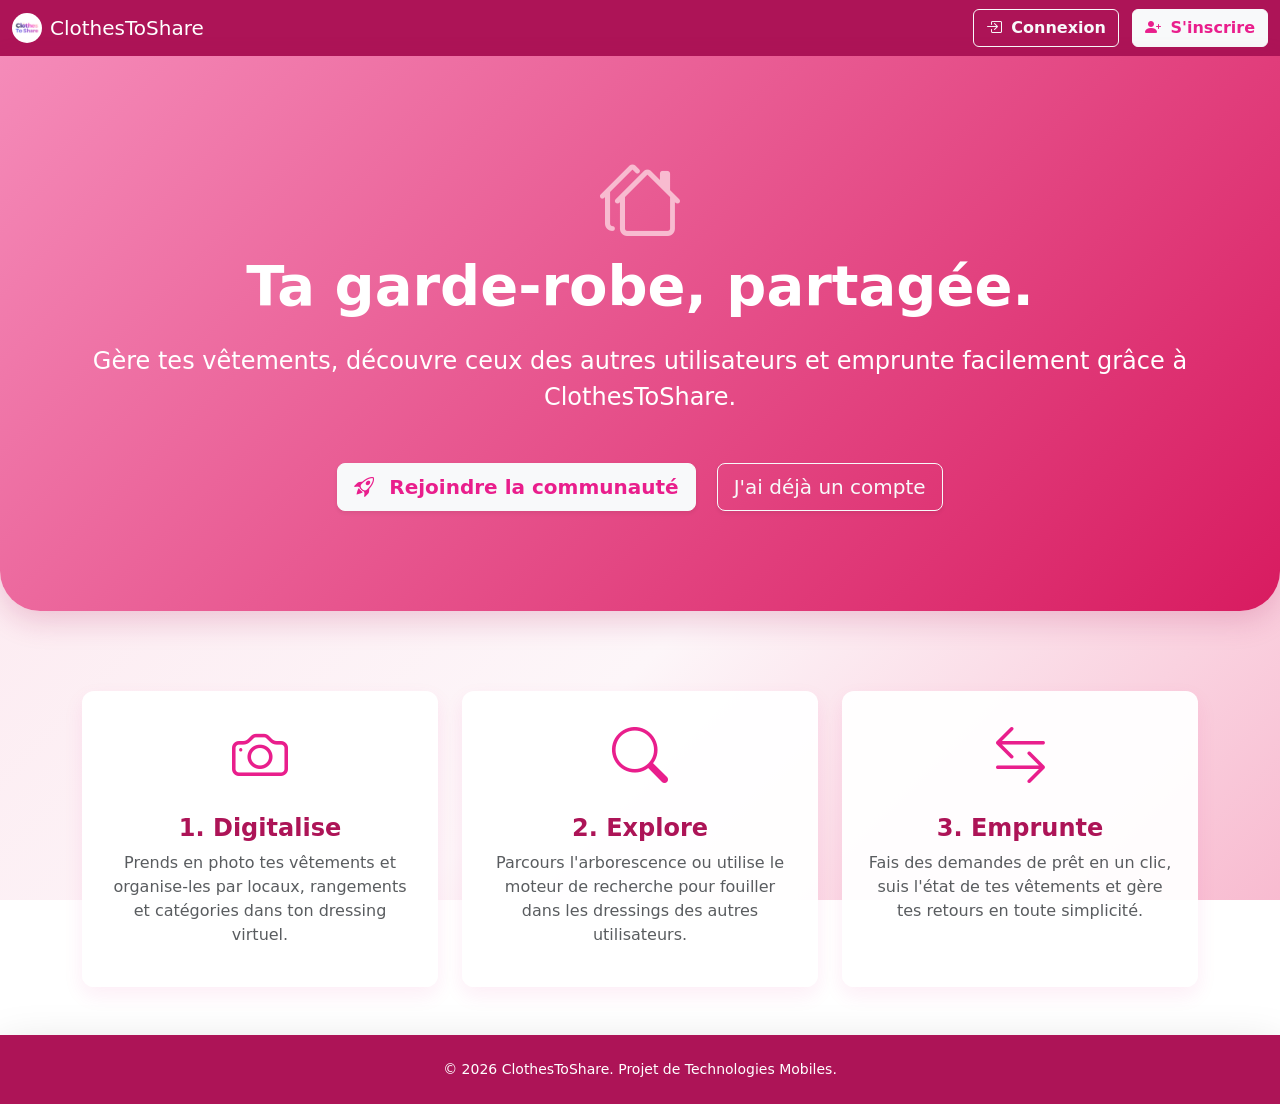
==== commit 4a4fdd0a: "Version finale sans commentaires" ====
--- a/index.html
+++ b/index.html
@@ -5,20 +5,9 @@
     <meta name="viewport" content="width=device-width, initial-scale=1.0">
     <title>Bienvenue sur ClothesToShare</title>
     <link href="https://cdn.jsdelivr.net/npm/bootstrap@5.3.2/dist/css/bootstrap.min.css" rel="stylesheet">
+    <link rel="stylesheet" href="https://cdn.jsdelivr.net/npm/bootstrap-icons@1.11.3/font/bootstrap-icons.min.css">
+    <!-- Ton fichier CSS principal -->
     <link rel="stylesheet" href="css/style.css">
-    <style>
-        /* Style spécifique pour la bannière de la landing page */
-        .hero-section {
-            background: linear-gradient(135deg, #ad1457 0%, #d81b60 100%);
-            color: white;
-            padding: 100px 0;
-            margin-bottom: 2rem;
-        }
-        .feature-icon {
-            font-size: 3.5rem;
-            margin-bottom: 15px;
-        }
-    </style>
     <script>
         // Si l'utilisateur est déjà connecté, on le redirige automatiquement vers l'application
         if (sessionStorage.getItem('user')) {
@@ -26,50 +15,69 @@
         }
     </script>
 </head>
-<body class="bg-light d-flex flex-column min-vh-100">
+<body class="d-flex flex-column min-vh-100">
 
-    <nav class="navbar navbar-expand-lg navbar-dark bg-dark">
+    <!-- Navbar avec la couleur du thème (navbar-theme) -->
+    <nav class="navbar navbar-expand-lg navbar-dark navbar-theme">
         <div class="container-fluid">
             <a class="navbar-brand d-flex align-items-center" href="index.html">
-                <img src="assets/icons/ctos.png" style="height: 30px; margin-right: 8px;" alt="Logo">
+                <!-- Icône arrondie -->
+                <img src="assets/icons/ctos.png" class="rounded-circle" style="width: 30px; height: 30px; object-fit: cover; margin-right: 8px;" alt="Logo">
                 ClothesToShare
             </a>
             <div class="ms-auto">
-                <a href="login.html" class="btn btn-outline-light me-2 fw-bold">Connexion</a>
-                <a href="inscription.html" class="btn btn-light fw-bold" style="color: #ad1457;">S'inscrire</a>
+                <a href="login.html" class="btn btn-outline-light me-2 fw-bold"><i class="bi bi-box-arrow-in-right me-1"></i> Connexion</a>
+                <a href="inscription.html" class="btn btn-light fw-bold text-theme"><i class="bi bi-person-plus-fill me-1"></i> S'inscrire</a>
             </div>
         </div>
     </nav>
 
-    <section class="hero-section text-center shadow">
+    <!-- Ajout de l'animation d'apparition -->
+    <section class="hero-section text-center section-animee">
         <div class="container">
+            <i class="bi bi-houses display-1 mb-3" style="color: #f8bbd0;"></i>
             <h1 class="display-4 fw-bold mb-4">Ta garde-robe, partagée.</h1>
             <p class="lead mb-5 fs-4">Gère tes vêtements, découvre ceux des autres utilisateurs et emprunte facilement grâce à ClothesToShare.</p>
-            <a href="inscription.html" class="btn btn-light btn-lg fw-bold me-3 shadow-sm" style="color: #ad1457;">Rejoindre la communauté</a>
+            <a href="inscription.html" class="btn btn-light btn-lg fw-bold me-3 shadow-sm text-theme"><i class="bi bi-rocket-takeoff me-2"></i> Rejoindre la communauté</a>
             <a href="login.html" class="btn btn-outline-light btn-lg shadow-sm">J'ai déjà un compte</a>
         </div>
     </section>
 
-    <section class="container my-5 flex-grow-1">
+    <!-- Ajout de l'animation d'apparition avec un micro-délai -->
+    <section class="container my-5 flex-grow-1 section-animee" style="animation-delay: 0.2s;">
         <div class="row text-center g-4">
+            
             <div class="col-md-4">
-                <h3 class="h4 fw-bold">1. Digitalise</h3>
-                <p class="text-muted">Prends en photo tes vêtements et organise-les par locaux, rangements et catégories dans ton dressing virtuel.</p>
+                <!-- Mise en page dans des cartes cliquables/survolables -->
+                <div class="card h-100 shadow-sm border-0 p-4">
+                    <i class="bi bi-camera feature-icon"></i>
+                    <h3 class="h4 fw-bold titre-app">1. Digitalise</h3>
+                    <p class="text-muted">Prends en photo tes vêtements et organise-les par locaux, rangements et catégories dans ton dressing virtuel.</p>
+                </div>
             </div>
+            
             <div class="col-md-4">
-                <h3 class="h4 fw-bold">2. Explore</h3>
-                <p class="text-muted">Parcours l'arborescence ou utilise le moteur de recherche pour fouiller dans les dressings des autres utilisateurs.</p>
+                <div class="card h-100 shadow-sm border-0 p-4">
+                    <i class="bi bi-search feature-icon"></i>
+                    <h3 class="h4 fw-bold titre-app">2. Explore</h3>
+                    <p class="text-muted">Parcours l'arborescence ou utilise le moteur de recherche pour fouiller dans les dressings des autres utilisateurs.</p>
+                </div>
             </div>
+            
             <div class="col-md-4">
-                <h3 class="h4 fw-bold">3. Emprunte</h3>
-                <p class="text-muted">Fais des demandes de prêt en un clic, suis l'état de tes vêtements et gère tes retours en toute simplicité.</p>
+                <div class="card h-100 shadow-sm border-0 p-4">
+                    <i class="bi bi-arrow-left-right feature-icon"></i>
+                    <h3 class="h4 fw-bold titre-app">3. Emprunte</h3>
+                    <p class="text-muted">Fais des demandes de prêt en un clic, suis l'état de tes vêtements et gère tes retours en toute simplicité.</p>
+                </div>
             </div>
+
         </div>
     </section>
 
-    <footer class="bg-dark text-white text-center py-4 mt-auto">
+    <footer class="navbar-theme text-white text-center py-4 mt-auto shadow-lg">
         <div class="container">
-            <p class="mb-0 small">© 2026 ClothesToShare. Projet de Technologies Mobiles.</p>
+            <p class="mb-0 small"> © 2026 ClothesToShare. Projet de Technologies Mobiles.</p>
         </div>
     </footer>
 
--- a/css/style.css
+++ b/css/style.css
@@ -1,87 +1,104 @@
 /* ==========================================
-   ANIMATIONS DES CARTES VÊTEMENTS
-========================================== */
-
-/* 1. Configuration de base de la carte */
+   1. THÈME GLOBAL ET UTILITAIRES
+   ========================================== */
+
+/* Le fond dégradé fixe pour TOUTES les pages */
+body {
+    min-height: 100vh;
+    background: linear-gradient(135deg, #fce4ec 0%, #fdf6f9 60%, #f8bbd0 100%);
+    background-attachment: fixed;
+    color: #333;
+}
+
+/* Couleur unifiée pour la barre de navigation */
+.navbar-theme {
+    background-color: #ad1457 !important;
+    box-shadow: 0 2px 10px rgba(173, 20, 87, 0.3);
+}
+
+/* Couleurs des textes et liens (Centralisées) */
+.titre-app  { color: #ad1457 !important; }
+.sous-titre { color: #c2185b !important; }
+.text-theme { color: #e91e8c !important; }
+.lien-rose  { color: #e91e8c; font-weight: 500; text-decoration: none; }
+.lien-rose:hover { text-decoration: underline; }
+
+/* ==========================================
+   2. FORMULAIRES (Login & Inscription)
+   ========================================== */
+
+/* Centrage vertical de la page de connexion/inscription */
+.page-centree {
+    display: flex;
+    align-items: center;
+    padding: 2rem 0;
+}
+
+/* Style des cartes contenant les formulaires */
+.carte-formulaire {
+    background: #fff0f5;
+    border-radius: 20px;
+    border: 1px solid #f48fb1;
+    padding: 2rem;
+}
+
+/* Style des champs de saisie */
+.champ-rose {
+    border: 1.5px solid #f48fb1;
+    border-radius: 12px;
+    color: #ad1457;
+}
+.champ-rose:focus {
+    border-color: #e91e8c;
+    box-shadow: 0 0 0 3px rgba(233, 30, 140, 0.15);
+    outline: none;
+}
+
+/* Boutons d'action principaux */
+.btn-rose {
+    background: #e91e8c;
+    border: none;
+    border-radius: 12px;
+    color: white;
+    font-weight: 500;
+}
+.btn-rose:hover { background: #c2185b; color: white; }
+.btn-rose:disabled { background: #f48fb1; cursor: not-allowed; }
+
+/* ==========================================
+   3. CARTES VÊTEMENTS & ANIMATIONS
+   ========================================== */
+
+/* Design global des cartes (Vêtements, Admin, etc.) */
+.card {
+    background-color: rgba(255, 255, 255, 0.95) !important;
+    border-radius: 12px;
+    box-shadow: 0 8px 20px rgba(233, 30, 140, 0.08) !important;
+    border: none !important;
+    overflow: hidden;
+}
+
+/* Animations spécifiques au dressing */
 #liste-vetements .card {
     transition: transform 0.3s ease, box-shadow 0.3s ease;
-    overflow: hidden; /* Très important : empêche l'image de déborder quand elle va zoomer */
-    border-radius: 12px; /* Coins un peu plus arrondis pour la douceur */
-}
-
-/* 2. Ce qui se passe quand on passe la souris sur la carte */
+    overflow: hidden; 
+    border-radius: 12px; 
+}
 #liste-vetements .card:hover {
-    transform: translateY(-6px); /* Fait "flotter" la carte vers le haut */
-    box-shadow: 0 12px 24px rgba(233, 30, 140, 0.15) !important; /* Ajoute une belle ombre teintée de rose */
-}
-
-/* 3. Configuration de l'image dans la carte */
+    transform: translateY(-6px);
+    box-shadow: 0 12px 24px rgba(233, 30, 140, 0.15) !important;
+}
 #liste-vetements .card .card-img-top {
-    transition: transform 0.4s ease; /* Animation fluide pour le zoom */
-}
-
-/* 4. L'image zoome quand on survole la carte entière */
+    transition: transform 0.4s ease;
+}
 #liste-vetements .card:hover .card-img-top {
-    transform: scale(1.08); /* Agrandit l'image de 8% */
-}
-
-
-.avatar {
-    width: 34px;
-    height: 34px;
-    border-radius: 50%;
-    background: #e91e8c;
-    color: white;
-    font-weight: 500;
-    font-size: 14px;
-    display: flex;
-    align-items: center;
-    justify-content: center;
-}
-#panneau-admin { display: none; }
-.carte-demande {
-    background: #fff0f5;
-    border: 1px solid #f48fb1;
-    border-radius: 14px;
-    padding: 1rem 1.25rem;
-    display: flex;
-    justify-content: space-between;
-    align-items: center;
-    gap: 1rem;
-    flex-wrap: wrap;
-}
-.carte-demande .info-user { flex: 1; }
-.carte-demande .info-user strong { display: block; color: #ad1457; }
-.carte-demande .info-user span  { font-size: 13px; color: #c2185b; }
-.btn-accepter {
-    background: #e91e8c;
-    border: none;
-    border-radius: 10px;
-    color: white;
-    padding: 6px 14px;
-    font-size: 13px;
-    cursor: pointer;
-}
-.btn-accepter:hover { background: #c2185b; }
-.btn-refuser {
-    background: white;
-    border: 1px solid #f48fb1;
-    border-radius: 10px;
-    color: #ad1457;
-    padding: 6px 14px;
-    font-size: 13px;
-    cursor: pointer;
-}
-.btn-refuser:hover { background: #fce4ec; }
-.badge-pending {
-    background: #fce4ec;
-    color: #ad1457;
-    border: 1px solid #f48fb1;
-    border-radius: 20px;
-    font-size: 12px;
-    padding: 2px 10px;
-}
-/* Style des bulles d'arborescence */
+    transform: scale(1.08);
+}
+
+/* ==========================================
+   4. ARBORESCENCE (Bulles d'exploration)
+   ========================================== */
+
 .bulle {
     width: 160px;
     height: 160px;
@@ -99,8 +116,6 @@
     border: 3px solid white;
     box-shadow: 0 4px 10px rgba(0,0,0,0.1);
 }
-
-/* Le filtre sombre sur l'image */
 .bulle::before {
     content: '';
     position: absolute;
@@ -108,17 +123,13 @@
     background: rgba(0, 0, 0, 0.4);
     transition: background 0.3s ease;
 }
-
 .bulle:hover {
     transform: scale(1.08);
-    box-shadow: 0 8px 20px rgba(233, 30, 140, 0.4); /* Ombre rose au survol */
-}
-
+    box-shadow: 0 8px 20px rgba(233, 30, 140, 0.4); 
+}
 .bulle:hover::before {
-    background: rgba(0, 0, 0, 0.2); /* S'éclaircit au survol */
-}
-
-/* Le texte au centre de la bulle */
+    background: rgba(0, 0, 0, 0.2);
+}
 .bulle-texte {
     position: relative;
     z-index: 1;
@@ -128,4 +139,127 @@
     text-align: center;
     text-shadow: 1px 1px 4px rgba(0,0,0,0.8);
     padding: 0 10px;
-}+}
+
+/* ==========================================
+   5. COMPOSANTS SPÉCIFIQUES & FILTRES
+   ========================================== */
+
+/* Bulle de profil */
+.avatar {
+    width: 34px;
+    height: 34px;
+    border-radius: 50%;
+    background: #e91e8c;
+    color: white;
+    font-weight: 500;
+    font-size: 14px;
+    display: flex;
+    align-items: center;
+    justify-content: center;
+}
+
+/* Filtres de recherche personnalisés (Couleurs) */
+input#c-rose:checked + label {
+    background-color: #e91e8c !important;
+    color: white !important;
+    border-color: #e91e8c !important;
+}
+input#c-marron:checked + label {
+    background-color: #795548 !important;
+    color: white !important;
+    border-color: #795548 !important;
+}
+
+/* ==========================================
+   6. ESPACE ADMIN & DEMANDES D'INSCRIPTION
+   ========================================== */
+
+#panneau-admin { display: none; }
+
+.carte-demande {
+    background: #fff0f5;
+    border: 1px solid #f48fb1;
+    border-radius: 14px;
+    padding: 1rem 1.25rem;
+    display: flex;
+    justify-content: space-between;
+    align-items: center;
+    gap: 1rem;
+    flex-wrap: wrap;
+}
+.carte-demande .info-user { flex: 1; }
+.carte-demande .info-user strong { display: block; color: #ad1457; }
+.carte-demande .info-user span  { font-size: 13px; color: #c2185b; }
+
+.btn-accepter {
+    background: #e91e8c;
+    border: none;
+    border-radius: 10px;
+    color: white;
+    padding: 6px 14px;
+    font-size: 13px;
+    cursor: pointer;
+}
+.btn-accepter:hover { background: #c2185b; }
+
+.btn-refuser {
+    background: white;
+    border: 1px solid #f48fb1;
+    border-radius: 10px;
+    color: #ad1457;
+    padding: 6px 14px;
+    font-size: 13px;
+    cursor: pointer;
+}
+.btn-refuser:hover { background: #fce4ec; }
+
+.badge-pending {
+    background: #fce4ec;
+    color: #ad1457;
+    border: 1px solid #f48fb1;
+    border-radius: 20px;
+    font-size: 12px;
+    padding: 2px 10px;
+}
+
+/* ==========================================
+   7. ANIMATIONS DE TRANSITION (FLUIDITÉ DE L'APP)
+   ========================================== */
+
+/* Création de l'animation douce */
+@keyframes apparitionDouce {
+    from {
+        opacity: 0;
+        transform: translateY(15px); /* Part légèrement d'en bas */
+    }
+    to {
+        opacity: 1;
+        transform: translateY(0); /* Remonte à sa place normale */
+    }
+}
+
+/* Classe à appliquer sur nos conteneurs */
+.section-animee {
+    animation: apparitionDouce 0.4s ease-out forwards;
+}
+
+
+.hero-section {
+            background: linear-gradient(135deg, #f58bb9 0%, #d81b60 100%);
+            color: white;
+            padding: 100px 0;
+            margin-bottom: 2rem;
+            border-radius: 0 0 40px 40px; /* Arrondi moderne en bas */
+            box-shadow: 0 10px 30px rgba(173, 20, 87, 0.2);
+        }
+        .feature-icon {
+            font-size: 3.5rem;
+            color: #e91e8c; /* Rose du thème */
+            margin-bottom: 15px;
+            transition: transform 0.3s ease;
+        }
+        /* Petite animation de l'icône quand on survole la carte */
+        .card:hover .feature-icon {
+            transform: scale(1.1) translateY(-5px); 
+        }
